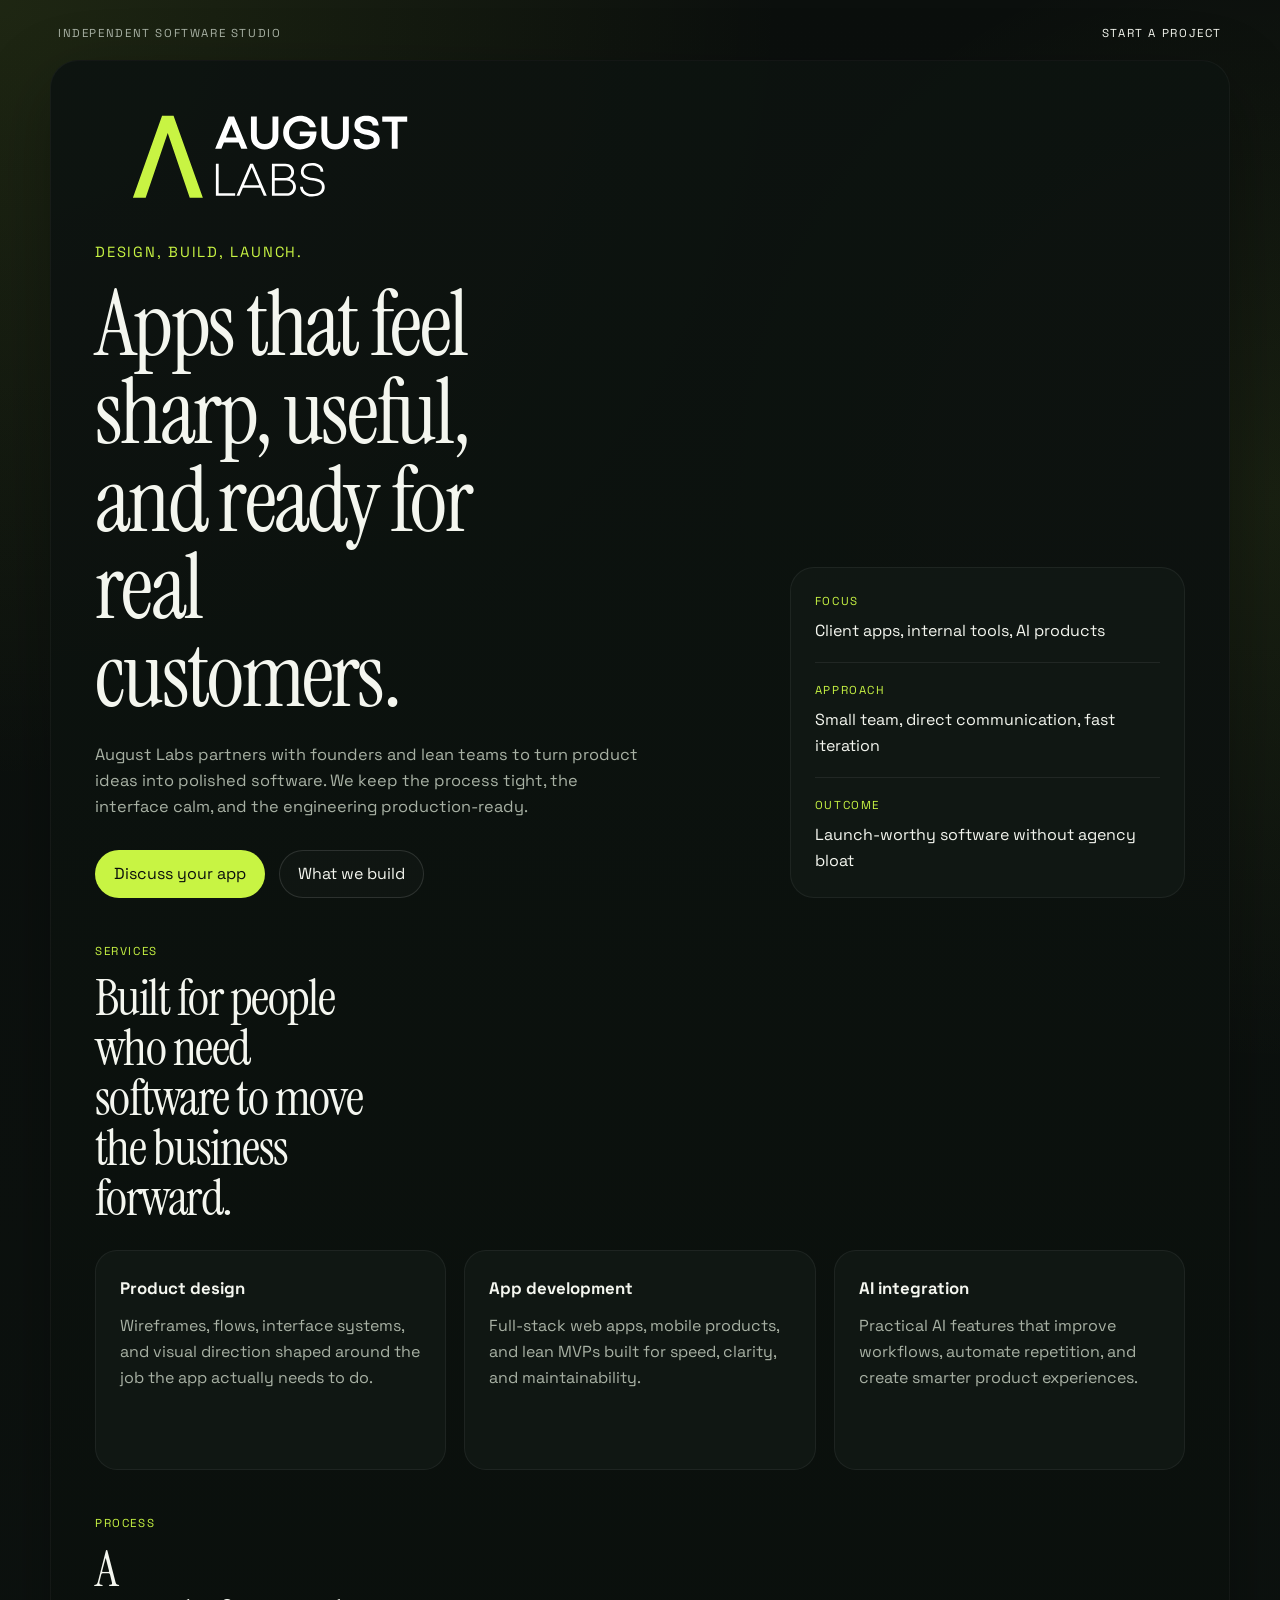
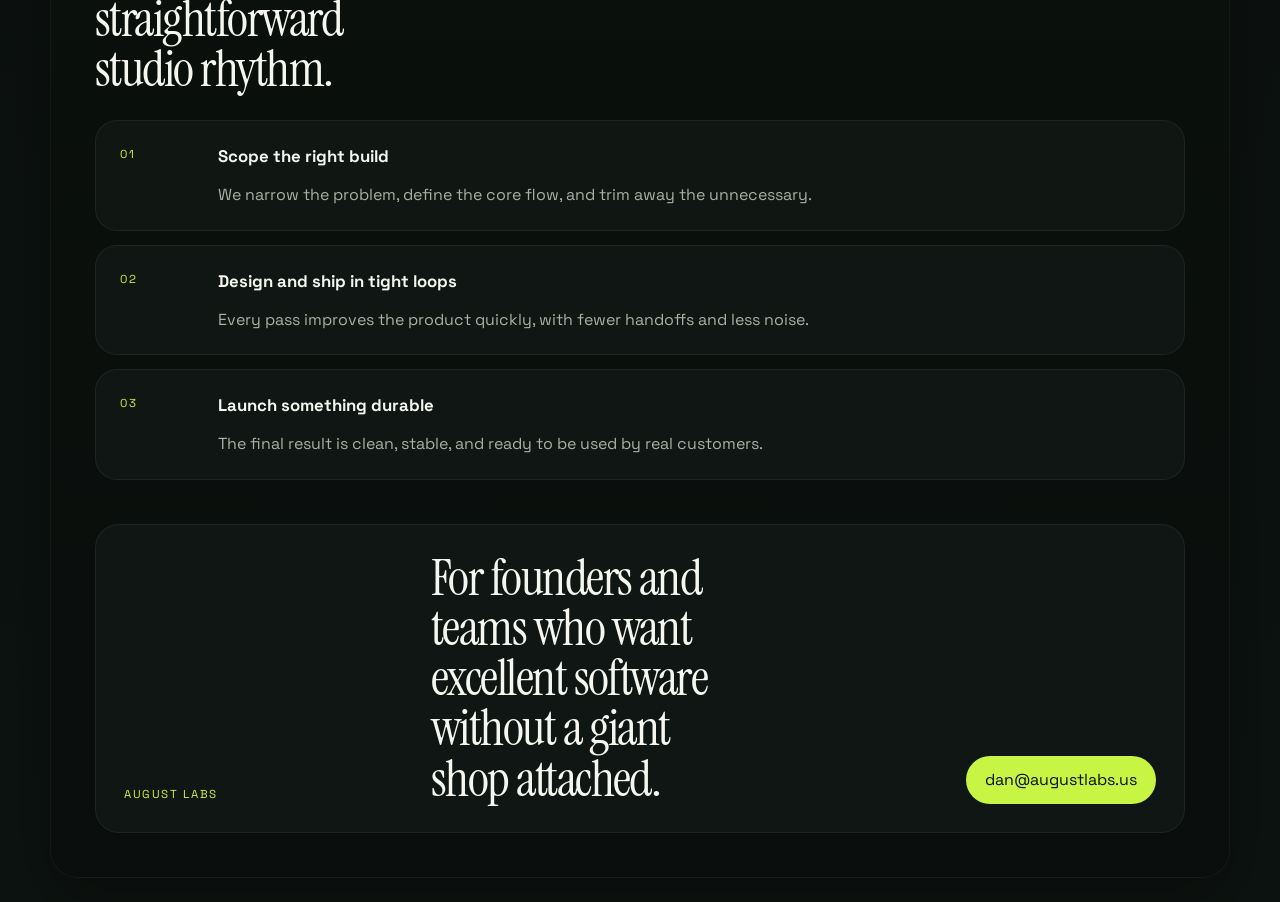
==== index.html @ 62618be5 "Refresh studio landing page" ====
<!DOCTYPE html>
<html lang="en">
<head>
  <meta charset="UTF-8" />
  <meta name="viewport" content="width=device-width, initial-scale=1.0" />
  <title>August Labs | Independent Software Studio</title>
  <meta
    name="description"
    content="August Labs is an independent software studio designing and building focused apps for founders, teams, and modern businesses."
  />
  <link rel="preconnect" href="https://fonts.googleapis.com" />
  <link rel="preconnect" href="https://fonts.gstatic.com" crossorigin />
  <link
    href="https://fonts.googleapis.com/css2?family=Instrument+Serif:ital@0;1&family=Space+Grotesk:wght@400;500;700&display=swap"
    rel="stylesheet"
  />
  <link rel="stylesheet" href="styles.css" />
</head>
<body>
  <div class="page-shell">
    <header class="site-header">
      <div class="eyebrow">Independent software studio</div>
      <a class="nav-link" href="mailto:dan@augustlabs.us">Start a project</a>
    </header>

    <main class="layout">
      <section class="hero">
        <div class="hero-copy">
          <img
            class="hero-logo"
            src="assets/AugustLabs_logo_tx.svg"
            alt="August Labs"
          />
          <p class="hero-kicker">Design, build, launch.</p>
          <h1>Apps that feel sharp, useful, and ready for real customers.</h1>
          <p class="hero-text">
            August Labs partners with founders and lean teams to turn product ideas
            into polished software. We keep the process tight, the interface calm,
            and the engineering production-ready.
          </p>
          <div class="hero-actions">
            <a class="button button-primary" href="mailto:dan@augustlabs.us">Discuss your app</a>
            <a class="button button-secondary" href="#services">What we build</a>
          </div>
        </div>

        <aside class="hero-panel">
          <div class="panel-line">
            <span class="panel-label">Focus</span>
            <span>Client apps, internal tools, AI products</span>
          </div>
          <div class="panel-line">
            <span class="panel-label">Approach</span>
            <span>Small team, direct communication, fast iteration</span>
          </div>
          <div class="panel-line">
            <span class="panel-label">Outcome</span>
            <span>Launch-worthy software without agency bloat</span>
          </div>
        </aside>
      </section>

      <section class="section" id="services">
        <div class="section-heading">
          <p class="section-label">Services</p>
          <h2>Built for people who need software to move the business forward.</h2>
        </div>
        <div class="service-grid">
          <article class="service-card">
            <h3>Product design</h3>
            <p>
              Wireframes, flows, interface systems, and visual direction shaped
              around the job the app actually needs to do.
            </p>
          </article>
          <article class="service-card">
            <h3>App development</h3>
            <p>
              Full-stack web apps, mobile products, and lean MVPs built for speed,
              clarity, and maintainability.
            </p>
          </article>
          <article class="service-card">
            <h3>AI integration</h3>
            <p>
              Practical AI features that improve workflows, automate repetition,
              and create smarter product experiences.
            </p>
          </article>
        </div>
      </section>

      <section class="section process-section">
        <div class="section-heading">
          <p class="section-label">Process</p>
          <h2>A straightforward studio rhythm.</h2>
        </div>
        <div class="process-list">
          <article class="process-item">
            <span class="process-step">01</span>
            <div>
              <h3>Scope the right build</h3>
              <p>We narrow the problem, define the core flow, and trim away the unnecessary.</p>
            </div>
          </article>
          <article class="process-item">
            <span class="process-step">02</span>
            <div>
              <h3>Design and ship in tight loops</h3>
              <p>Every pass improves the product quickly, with fewer handoffs and less noise.</p>
            </div>
          </article>
          <article class="process-item">
            <span class="process-step">03</span>
            <div>
              <h3>Launch something durable</h3>
              <p>The final result is clean, stable, and ready to be used by real customers.</p>
            </div>
          </article>
        </div>
      </section>

      <section class="section closing">
        <p class="closing-label">August Labs</p>
        <h2>For founders and teams who want excellent software without a giant shop attached.</h2>
        <a class="button button-primary" href="mailto:dan@augustlabs.us">dan@augustlabs.us</a>
      </section>
    </main>
  </div>
</body>
</html>
---- styles.css ----
*, *::before, *::after {
  box-sizing: border-box;
  margin: 0;
  padding: 0;
}

:root {
  --bg: #0b0f0d;
  --bg-soft: #111714;
  --panel: rgba(18, 25, 21, 0.88);
  --line: rgba(200, 244, 67, 0.16);
  --line-strong: rgba(200, 244, 67, 0.3);
  --text: #f4f6ef;
  --muted: #a8b1a4;
  --accent: #c8f443;
  --accent-deep: #95b82c;
  --shadow: 0 22px 70px rgba(0, 0, 0, 0.28);
}

html {
  scroll-behavior: smooth;
}

body {
  min-height: 100vh;
  font-family: "Space Grotesk", sans-serif;
  background:
    radial-gradient(circle at top left, rgba(200, 244, 67, 0.1), transparent 28%),
    radial-gradient(circle at right 20%, rgba(200, 244, 67, 0.07), transparent 24%),
    linear-gradient(180deg, #0b0f0d 0%, #0d1310 100%);
  color: var(--text);
  line-height: 1.6;
}

a {
  color: inherit;
  text-decoration: none;
}

img {
  display: block;
  max-width: 100%;
}

.page-shell {
  padding: 24px;
}

.layout {
  max-width: 1180px;
  margin: 0 auto;
  border: 1px solid rgba(255, 255, 255, 0.04);
  border-radius: 28px;
  background: linear-gradient(180deg, rgba(13, 19, 16, 0.94), rgba(10, 14, 12, 0.94));
  box-shadow: var(--shadow);
  overflow: hidden;
}

.site-header {
  max-width: 1180px;
  margin: 0 auto 18px;
  padding: 0 8px;
  display: flex;
  align-items: center;
  justify-content: space-between;
  gap: 16px;
  color: var(--muted);
}

.eyebrow,
.nav-link,
.section-label,
.closing-label,
.panel-label,
.process-step {
  text-transform: uppercase;
  letter-spacing: 0.14em;
  font-size: 0.72rem;
}

.nav-link {
  color: var(--text);
}

.hero {
  display: grid;
  grid-template-columns: minmax(0, 1.25fr) minmax(300px, 0.75fr);
  gap: 36px;
  padding: 44px;
  align-items: end;
}

.hero-copy {
  max-width: 700px;
}

.hero-logo {
  width: min(360px, 72%);
  margin-bottom: 28px;
}

.hero-kicker {
  color: var(--accent);
  margin-bottom: 16px;
  font-size: 0.92rem;
  letter-spacing: 0.12em;
  text-transform: uppercase;
}

.hero h1,
.section-heading h2,
.closing h2 {
  font-family: "Instrument Serif", serif;
  font-weight: 400;
  letter-spacing: -0.03em;
  line-height: 0.98;
}

.hero h1 {
  font-size: clamp(3.1rem, 7vw, 6.3rem);
  max-width: 10ch;
}

.hero-text {
  max-width: 560px;
  margin-top: 22px;
  color: var(--muted);
  font-size: 1.02rem;
}

.hero-actions {
  display: flex;
  flex-wrap: wrap;
  gap: 14px;
  margin-top: 30px;
}

.button {
  display: inline-flex;
  align-items: center;
  justify-content: center;
  min-height: 48px;
  padding: 0 18px;
  border-radius: 999px;
  border: 1px solid transparent;
  transition: transform 0.2s ease, border-color 0.2s ease, background 0.2s ease;
}

.button:hover {
  transform: translateY(-1px);
}

.button-primary {
  background: var(--accent);
  color: #0b0f0d;
}

.button-primary:hover {
  background: #d5fb5f;
}

.button-secondary {
  border-color: rgba(255, 255, 255, 0.12);
  color: var(--text);
  background: rgba(255, 255, 255, 0.02);
}

.button-secondary:hover {
  border-color: var(--line-strong);
  background: rgba(200, 244, 67, 0.05);
}

.hero-panel,
.service-card,
.process-item,
.closing {
  border: 1px solid rgba(255, 255, 255, 0.06);
  background: var(--panel);
}

.hero-panel {
  padding: 24px;
  border-radius: 24px;
}

.panel-line + .panel-line {
  margin-top: 18px;
  padding-top: 18px;
  border-top: 1px solid rgba(255, 255, 255, 0.07);
}

.panel-label {
  display: block;
  color: var(--accent);
  margin-bottom: 8px;
}

.section {
  padding: 0 44px 44px;
}

.section-heading {
  display: grid;
  gap: 12px;
  margin-bottom: 26px;
}

.section-label,
.closing-label {
  color: var(--accent);
}

.section-heading h2,
.closing h2 {
  font-size: clamp(2rem, 4vw, 3.35rem);
  max-width: 12ch;
}

.service-grid {
  display: grid;
  grid-template-columns: repeat(3, minmax(0, 1fr));
  gap: 18px;
}

.service-card {
  min-height: 220px;
  padding: 24px;
  border-radius: 22px;
}

.service-card h3,
.process-item h3 {
  font-size: 1.05rem;
  margin-bottom: 12px;
}

.service-card p,
.process-item p {
  color: var(--muted);
}

.process-list {
  display: grid;
  gap: 14px;
}

.process-item {
  display: grid;
  grid-template-columns: 80px minmax(0, 1fr);
  gap: 18px;
  padding: 22px 24px;
  border-radius: 22px;
  align-items: start;
}

.process-step {
  color: var(--accent);
  padding-top: 2px;
}

.closing {
  margin: 0 44px 44px;
  padding: 28px;
  border-radius: 24px;
  display: flex;
  align-items: end;
  justify-content: space-between;
  gap: 24px;
}

.closing h2 {
  max-width: 14ch;
}

@media (max-width: 960px) {
  .hero,
  .service-grid,
  .closing {
    grid-template-columns: 1fr;
  }

  .hero {
    align-items: start;
  }

  .closing {
    display: grid;
  }
}

@media (max-width: 720px) {
  .page-shell {
    padding: 14px;
  }

  .site-header {
    padding: 0 2px;
    margin-bottom: 14px;
    flex-direction: column;
    align-items: flex-start;
  }

  .hero,
  .section {
    padding-left: 22px;
    padding-right: 22px;
  }

  .hero {
    padding-top: 28px;
  }

  .hero-logo {
    width: min(300px, 82%);
    margin-bottom: 22px;
  }

  .hero h1 {
    max-width: 11ch;
    font-size: clamp(2.6rem, 12vw, 4.25rem);
  }

  .process-item {
    grid-template-columns: 1fr;
    gap: 8px;
  }

  .closing {
    margin: 0 22px 22px;
    padding: 22px;
  }
}
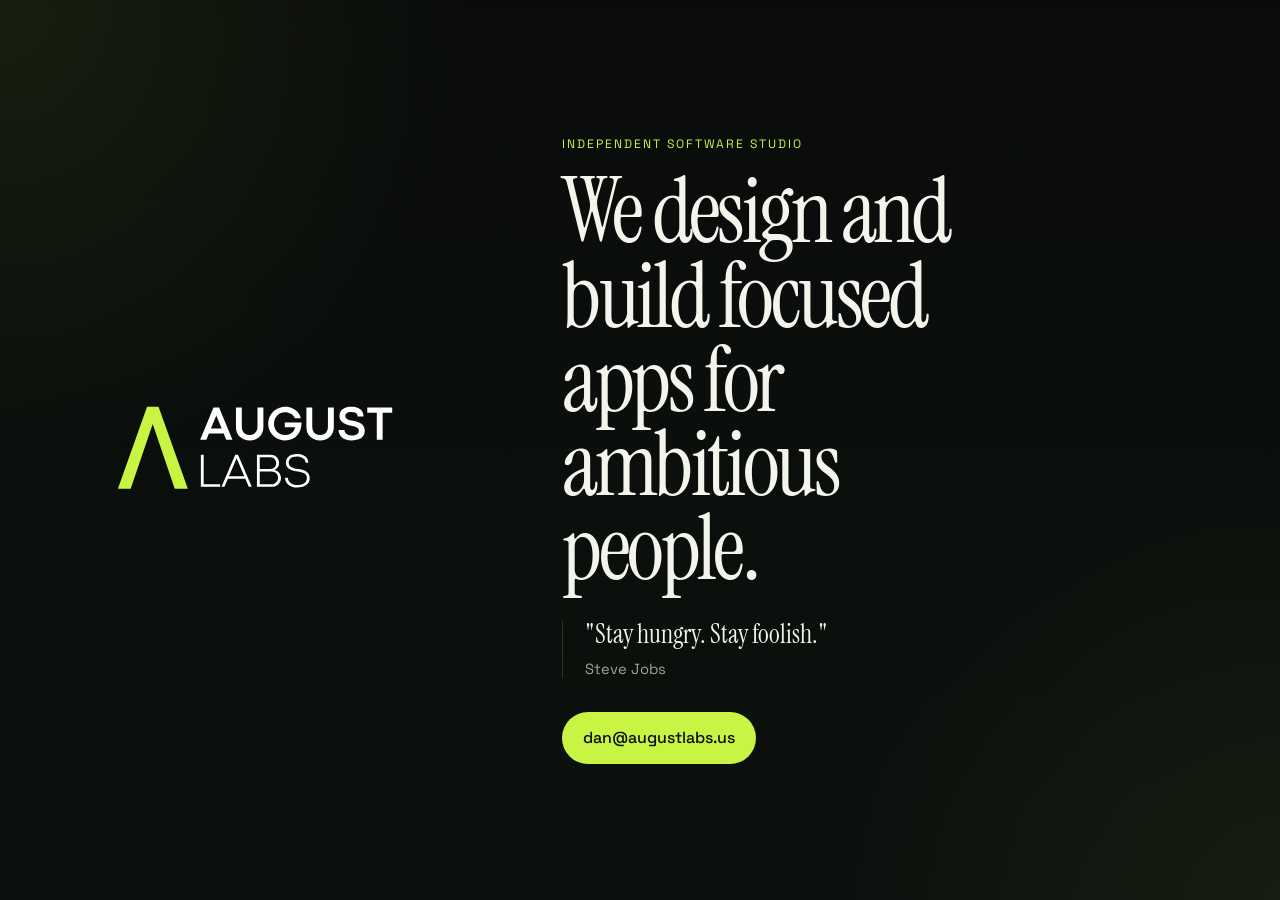
==== commit e348ca11: "Simplify landing page" ====
--- a/index.html
+++ b/index.html
@@ -6,7 +6,7 @@
   <title>August Labs | Independent Software Studio</title>
   <meta
     name="description"
-    content="August Labs is an independent software studio designing and building focused apps for founders, teams, and modern businesses."
+    content="August Labs is an independent software studio designing and building focused apps for founders and modern businesses."
   />
   <link rel="preconnect" href="https://fonts.googleapis.com" />
   <link rel="preconnect" href="https://fonts.gstatic.com" crossorigin />
@@ -17,115 +17,22 @@
   <link rel="stylesheet" href="styles.css" />
 </head>
 <body>
-  <div class="page-shell">
-    <header class="site-header">
-      <div class="eyebrow">Independent software studio</div>
-      <a class="nav-link" href="mailto:dan@augustlabs.us">Start a project</a>
-    </header>
+  <main class="hero">
+    <img
+      class="logo"
+      src="assets/AugustLabs_logo_tx.svg"
+      alt="August Labs"
+    />
 
-    <main class="layout">
-      <section class="hero">
-        <div class="hero-copy">
-          <img
-            class="hero-logo"
-            src="assets/AugustLabs_logo_tx.svg"
-            alt="August Labs"
-          />
-          <p class="hero-kicker">Design, build, launch.</p>
-          <h1>Apps that feel sharp, useful, and ready for real customers.</h1>
-          <p class="hero-text">
-            August Labs partners with founders and lean teams to turn product ideas
-            into polished software. We keep the process tight, the interface calm,
-            and the engineering production-ready.
-          </p>
-          <div class="hero-actions">
-            <a class="button button-primary" href="mailto:dan@augustlabs.us">Discuss your app</a>
-            <a class="button button-secondary" href="#services">What we build</a>
-          </div>
-        </div>
-
-        <aside class="hero-panel">
-          <div class="panel-line">
-            <span class="panel-label">Focus</span>
-            <span>Client apps, internal tools, AI products</span>
-          </div>
-          <div class="panel-line">
-            <span class="panel-label">Approach</span>
-            <span>Small team, direct communication, fast iteration</span>
-          </div>
-          <div class="panel-line">
-            <span class="panel-label">Outcome</span>
-            <span>Launch-worthy software without agency bloat</span>
-          </div>
-        </aside>
-      </section>
-
-      <section class="section" id="services">
-        <div class="section-heading">
-          <p class="section-label">Services</p>
-          <h2>Built for people who need software to move the business forward.</h2>
-        </div>
-        <div class="service-grid">
-          <article class="service-card">
-            <h3>Product design</h3>
-            <p>
-              Wireframes, flows, interface systems, and visual direction shaped
-              around the job the app actually needs to do.
-            </p>
-          </article>
-          <article class="service-card">
-            <h3>App development</h3>
-            <p>
-              Full-stack web apps, mobile products, and lean MVPs built for speed,
-              clarity, and maintainability.
-            </p>
-          </article>
-          <article class="service-card">
-            <h3>AI integration</h3>
-            <p>
-              Practical AI features that improve workflows, automate repetition,
-              and create smarter product experiences.
-            </p>
-          </article>
-        </div>
-      </section>
-
-      <section class="section process-section">
-        <div class="section-heading">
-          <p class="section-label">Process</p>
-          <h2>A straightforward studio rhythm.</h2>
-        </div>
-        <div class="process-list">
-          <article class="process-item">
-            <span class="process-step">01</span>
-            <div>
-              <h3>Scope the right build</h3>
-              <p>We narrow the problem, define the core flow, and trim away the unnecessary.</p>
-            </div>
-          </article>
-          <article class="process-item">
-            <span class="process-step">02</span>
-            <div>
-              <h3>Design and ship in tight loops</h3>
-              <p>Every pass improves the product quickly, with fewer handoffs and less noise.</p>
-            </div>
-          </article>
-          <article class="process-item">
-            <span class="process-step">03</span>
-            <div>
-              <h3>Launch something durable</h3>
-              <p>The final result is clean, stable, and ready to be used by real customers.</p>
-            </div>
-          </article>
-        </div>
-      </section>
-
-      <section class="section closing">
-        <p class="closing-label">August Labs</p>
-        <h2>For founders and teams who want excellent software without a giant shop attached.</h2>
-        <a class="button button-primary" href="mailto:dan@augustlabs.us">dan@augustlabs.us</a>
-      </section>
-    </main>
-  </div>
+    <div class="hero-copy">
+      <p class="eyebrow">Independent software studio</p>
+      <h1>We design and build focused apps for ambitious people.</h1>
+      <blockquote class="quote">
+        <p>"Stay hungry. Stay foolish."</p>
+        <cite>Steve Jobs</cite>
+      </blockquote>
+      <a class="button" href="mailto:dan@augustlabs.us">dan@augustlabs.us</a>
+    </div>
+  </main>
 </body>
 </html>
--- a/styles.css
+++ b/styles.css
@@ -5,16 +5,11 @@
 }
 
 :root {
-  --bg: #0b0f0d;
-  --bg-soft: #111714;
-  --panel: rgba(18, 25, 21, 0.88);
-  --line: rgba(200, 244, 67, 0.16);
-  --line-strong: rgba(200, 244, 67, 0.3);
-  --text: #f4f6ef;
-  --muted: #a8b1a4;
+  --bg: #0a0d0b;
+  --text: #f3f5ed;
+  --muted: #9ca59a;
   --accent: #c8f443;
-  --accent-deep: #95b82c;
-  --shadow: 0 22px 70px rgba(0, 0, 0, 0.28);
+  --line: rgba(200, 244, 67, 0.18);
 }
 
 html {
@@ -24,12 +19,11 @@
 body {
   min-height: 100vh;
   font-family: "Space Grotesk", sans-serif;
+  color: var(--text);
   background:
-    radial-gradient(circle at top left, rgba(200, 244, 67, 0.1), transparent 28%),
-    radial-gradient(circle at right 20%, rgba(200, 244, 67, 0.07), transparent 24%),
-    linear-gradient(180deg, #0b0f0d 0%, #0d1310 100%);
-  color: var(--text);
-  line-height: 1.6;
+    radial-gradient(circle at top left, rgba(200, 244, 67, 0.08), transparent 30%),
+    radial-gradient(circle at bottom right, rgba(200, 244, 67, 0.05), transparent 28%),
+    linear-gradient(180deg, #090c0a 0%, #0d110e 100%);
 }
 
 a {
@@ -42,291 +36,102 @@
   max-width: 100%;
 }
 
-.page-shell {
-  padding: 24px;
+.hero {
+  width: min(1120px, calc(100% - 48px));
+  min-height: 100vh;
+  margin: 0 auto;
+  padding: 72px 0;
+  display: grid;
+  grid-template-columns: minmax(280px, 380px) minmax(0, 1fr);
+  gap: clamp(40px, 8vw, 120px);
+  align-items: center;
 }
 
-.layout {
-  max-width: 1180px;
-  margin: 0 auto;
-  border: 1px solid rgba(255, 255, 255, 0.04);
-  border-radius: 28px;
-  background: linear-gradient(180deg, rgba(13, 19, 16, 0.94), rgba(10, 14, 12, 0.94));
-  box-shadow: var(--shadow);
-  overflow: hidden;
-}
-
-.site-header {
-  max-width: 1180px;
-  margin: 0 auto 18px;
-  padding: 0 8px;
-  display: flex;
-  align-items: center;
-  justify-content: space-between;
-  gap: 16px;
-  color: var(--muted);
-}
-
-.eyebrow,
-.nav-link,
-.section-label,
-.closing-label,
-.panel-label,
-.process-step {
-  text-transform: uppercase;
-  letter-spacing: 0.14em;
-  font-size: 0.72rem;
-}
-
-.nav-link {
-  color: var(--text);
-}
-
-.hero {
-  display: grid;
-  grid-template-columns: minmax(0, 1.25fr) minmax(300px, 0.75fr);
-  gap: 36px;
-  padding: 44px;
-  align-items: end;
+.logo {
+  width: min(100%, 360px);
 }
 
 .hero-copy {
-  max-width: 700px;
+  max-width: 680px;
 }
 
-.hero-logo {
-  width: min(360px, 72%);
-  margin-bottom: 28px;
-}
-
-.hero-kicker {
+.eyebrow {
+  margin-bottom: 18px;
   color: var(--accent);
-  margin-bottom: 16px;
-  font-size: 0.92rem;
-  letter-spacing: 0.12em;
+  font-size: 0.76rem;
+  letter-spacing: 0.16em;
   text-transform: uppercase;
 }
 
-.hero h1,
-.section-heading h2,
-.closing h2 {
+h1 {
   font-family: "Instrument Serif", serif;
+  font-size: clamp(3.4rem, 7vw, 6.8rem);
   font-weight: 400;
-  letter-spacing: -0.03em;
-  line-height: 0.98;
-}
-
-.hero h1 {
-  font-size: clamp(3.1rem, 7vw, 6.3rem);
+  line-height: 0.94;
+  letter-spacing: -0.04em;
   max-width: 10ch;
 }
 
-.hero-text {
-  max-width: 560px;
-  margin-top: 22px;
-  color: var(--muted);
-  font-size: 1.02rem;
+.quote {
+  margin-top: 30px;
+  padding-left: 22px;
+  border-left: 1px solid var(--line);
 }
 
-.hero-actions {
-  display: flex;
-  flex-wrap: wrap;
-  gap: 14px;
-  margin-top: 30px;
+.quote p {
+  font-family: "Instrument Serif", serif;
+  font-size: clamp(1.2rem, 2vw, 1.7rem);
+  line-height: 1.1;
+}
+
+.quote cite {
+  display: block;
+  margin-top: 10px;
+  color: var(--muted);
+  font-style: normal;
+  font-size: 0.92rem;
 }
 
 .button {
   display: inline-flex;
   align-items: center;
   justify-content: center;
-  min-height: 48px;
-  padding: 0 18px;
+  min-height: 52px;
+  margin-top: 34px;
+  padding: 0 20px;
+  border: 1px solid var(--line);
   border-radius: 999px;
-  border: 1px solid transparent;
-  transition: transform 0.2s ease, border-color 0.2s ease, background 0.2s ease;
+  background: var(--accent);
+  color: #0a0d0b;
+  font-weight: 500;
+  transition: transform 0.2s ease, background-color 0.2s ease;
 }
 
 .button:hover {
   transform: translateY(-1px);
+  background: #d4fb5e;
 }
 
-.button-primary {
-  background: var(--accent);
-  color: #0b0f0d;
-}
-
-.button-primary:hover {
-  background: #d5fb5f;
-}
-
-.button-secondary {
-  border-color: rgba(255, 255, 255, 0.12);
-  color: var(--text);
-  background: rgba(255, 255, 255, 0.02);
-}
-
-.button-secondary:hover {
-  border-color: var(--line-strong);
-  background: rgba(200, 244, 67, 0.05);
-}
-
-.hero-panel,
-.service-card,
-.process-item,
-.closing {
-  border: 1px solid rgba(255, 255, 255, 0.06);
-  background: var(--panel);
-}
-
-.hero-panel {
-  padding: 24px;
-  border-radius: 24px;
-}
-
-.panel-line + .panel-line {
-  margin-top: 18px;
-  padding-top: 18px;
-  border-top: 1px solid rgba(255, 255, 255, 0.07);
-}
-
-.panel-label {
-  display: block;
-  color: var(--accent);
-  margin-bottom: 8px;
-}
-
-.section {
-  padding: 0 44px 44px;
-}
-
-.section-heading {
-  display: grid;
-  gap: 12px;
-  margin-bottom: 26px;
-}
-
-.section-label,
-.closing-label {
-  color: var(--accent);
-}
-
-.section-heading h2,
-.closing h2 {
-  font-size: clamp(2rem, 4vw, 3.35rem);
-  max-width: 12ch;
-}
-
-.service-grid {
-  display: grid;
-  grid-template-columns: repeat(3, minmax(0, 1fr));
-  gap: 18px;
-}
-
-.service-card {
-  min-height: 220px;
-  padding: 24px;
-  border-radius: 22px;
-}
-
-.service-card h3,
-.process-item h3 {
-  font-size: 1.05rem;
-  margin-bottom: 12px;
-}
-
-.service-card p,
-.process-item p {
-  color: var(--muted);
-}
-
-.process-list {
-  display: grid;
-  gap: 14px;
-}
-
-.process-item {
-  display: grid;
-  grid-template-columns: 80px minmax(0, 1fr);
-  gap: 18px;
-  padding: 22px 24px;
-  border-radius: 22px;
-  align-items: start;
-}
-
-.process-step {
-  color: var(--accent);
-  padding-top: 2px;
-}
-
-.closing {
-  margin: 0 44px 44px;
-  padding: 28px;
-  border-radius: 24px;
-  display: flex;
-  align-items: end;
-  justify-content: space-between;
-  gap: 24px;
-}
-
-.closing h2 {
-  max-width: 14ch;
-}
-
-@media (max-width: 960px) {
-  .hero,
-  .service-grid,
-  .closing {
+@media (max-width: 860px) {
+  .hero {
+    width: min(100% - 32px, 1120px);
+    padding: 40px 0 48px;
     grid-template-columns: 1fr;
-  }
-
-  .hero {
+    gap: 32px;
     align-items: start;
   }
 
-  .closing {
-    display: grid;
+  .logo {
+    width: min(280px, 72vw);
+  }
+
+  h1 {
+    max-width: 11ch;
+    font-size: clamp(2.9rem, 14vw, 4.9rem);
+  }
+
+  .quote {
+    margin-top: 24px;
+    padding-left: 16px;
   }
 }
-
-@media (max-width: 720px) {
-  .page-shell {
-    padding: 14px;
-  }
-
-  .site-header {
-    padding: 0 2px;
-    margin-bottom: 14px;
-    flex-direction: column;
-    align-items: flex-start;
-  }
-
-  .hero,
-  .section {
-    padding-left: 22px;
-    padding-right: 22px;
-  }
-
-  .hero {
-    padding-top: 28px;
-  }
-
-  .hero-logo {
-    width: min(300px, 82%);
-    margin-bottom: 22px;
-  }
-
-  .hero h1 {
-    max-width: 11ch;
-    font-size: clamp(2.6rem, 12vw, 4.25rem);
-  }
-
-  .process-item {
-    grid-template-columns: 1fr;
-    gap: 8px;
-  }
-
-  .closing {
-    margin: 0 22px 22px;
-    padding: 22px;
-  }
-}
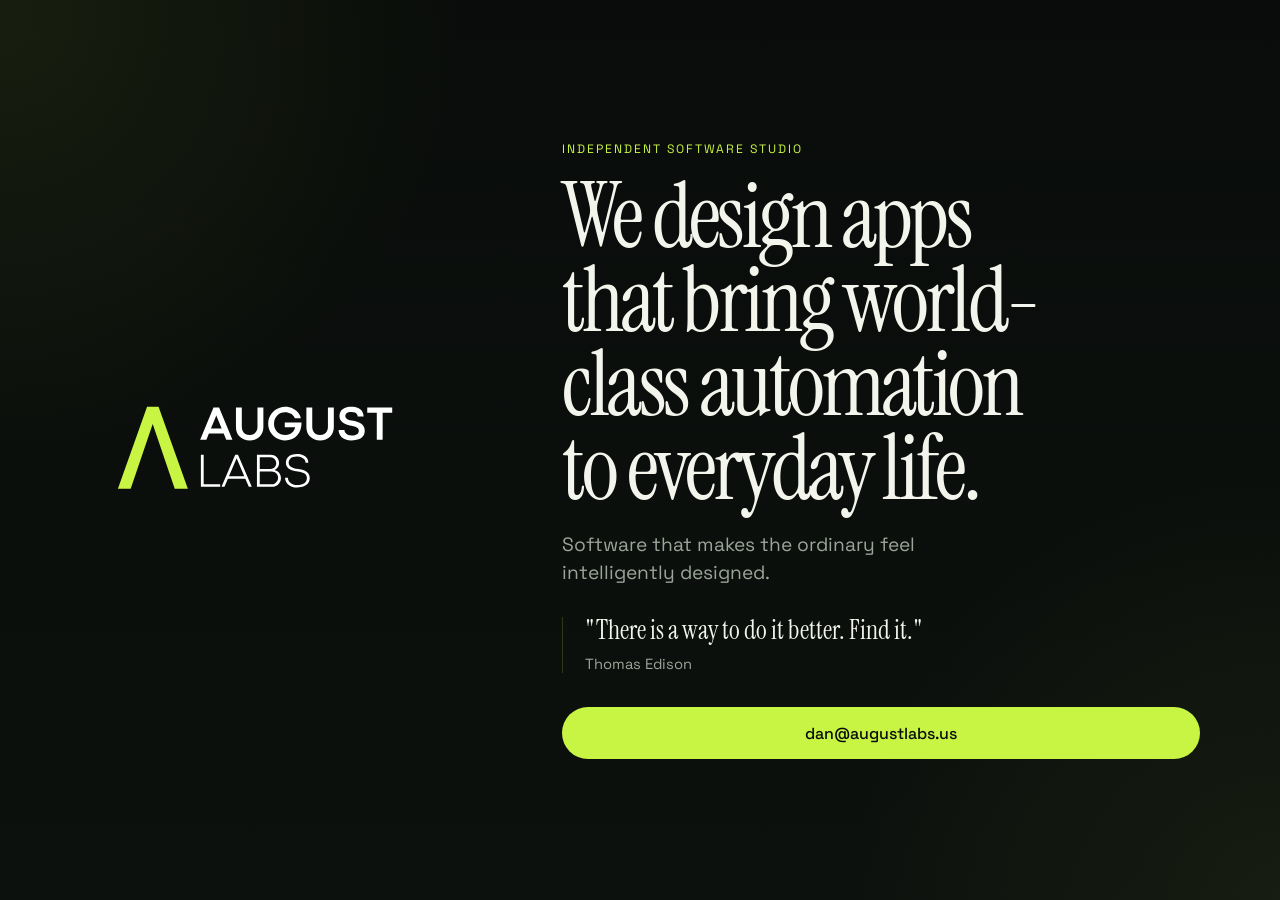
==== commit cef638a2: "Refine landing page copy" ====
--- a/index.html
+++ b/index.html
@@ -26,10 +26,11 @@
 
     <div class="hero-copy">
       <p class="eyebrow">Independent software studio</p>
-      <h1>We design and build focused apps for ambitious people.</h1>
+      <h1>We design apps that bring world-class automation to everyday life.</h1>
+      <p class="subhead">Software that makes the ordinary feel intelligently designed.</p>
       <blockquote class="quote">
-        <p>"Stay hungry. Stay foolish."</p>
-        <cite>Steve Jobs</cite>
+        <p>"There is a way to do it better. Find it."</p>
+        <cite>Thomas Edison</cite>
       </blockquote>
       <a class="button" href="mailto:dan@augustlabs.us">dan@augustlabs.us</a>
     </div>
--- a/styles.css
+++ b/styles.css
@@ -53,6 +53,8 @@
 
 .hero-copy {
   max-width: 680px;
+  display: grid;
+  gap: 0;
 }
 
 .eyebrow {
@@ -69,7 +71,15 @@
   font-weight: 400;
   line-height: 0.94;
   letter-spacing: -0.04em;
-  max-width: 10ch;
+  max-width: 12ch;
+}
+
+.subhead {
+  max-width: 34ch;
+  margin-top: 20px;
+  color: var(--muted);
+  font-size: clamp(1.02rem, 1.7vw, 1.2rem);
+  line-height: 1.45;
 }
 
 .quote {
@@ -130,6 +140,10 @@
     font-size: clamp(2.9rem, 14vw, 4.9rem);
   }
 
+  .subhead {
+    margin-top: 18px;
+  }
+
   .quote {
     margin-top: 24px;
     padding-left: 16px;
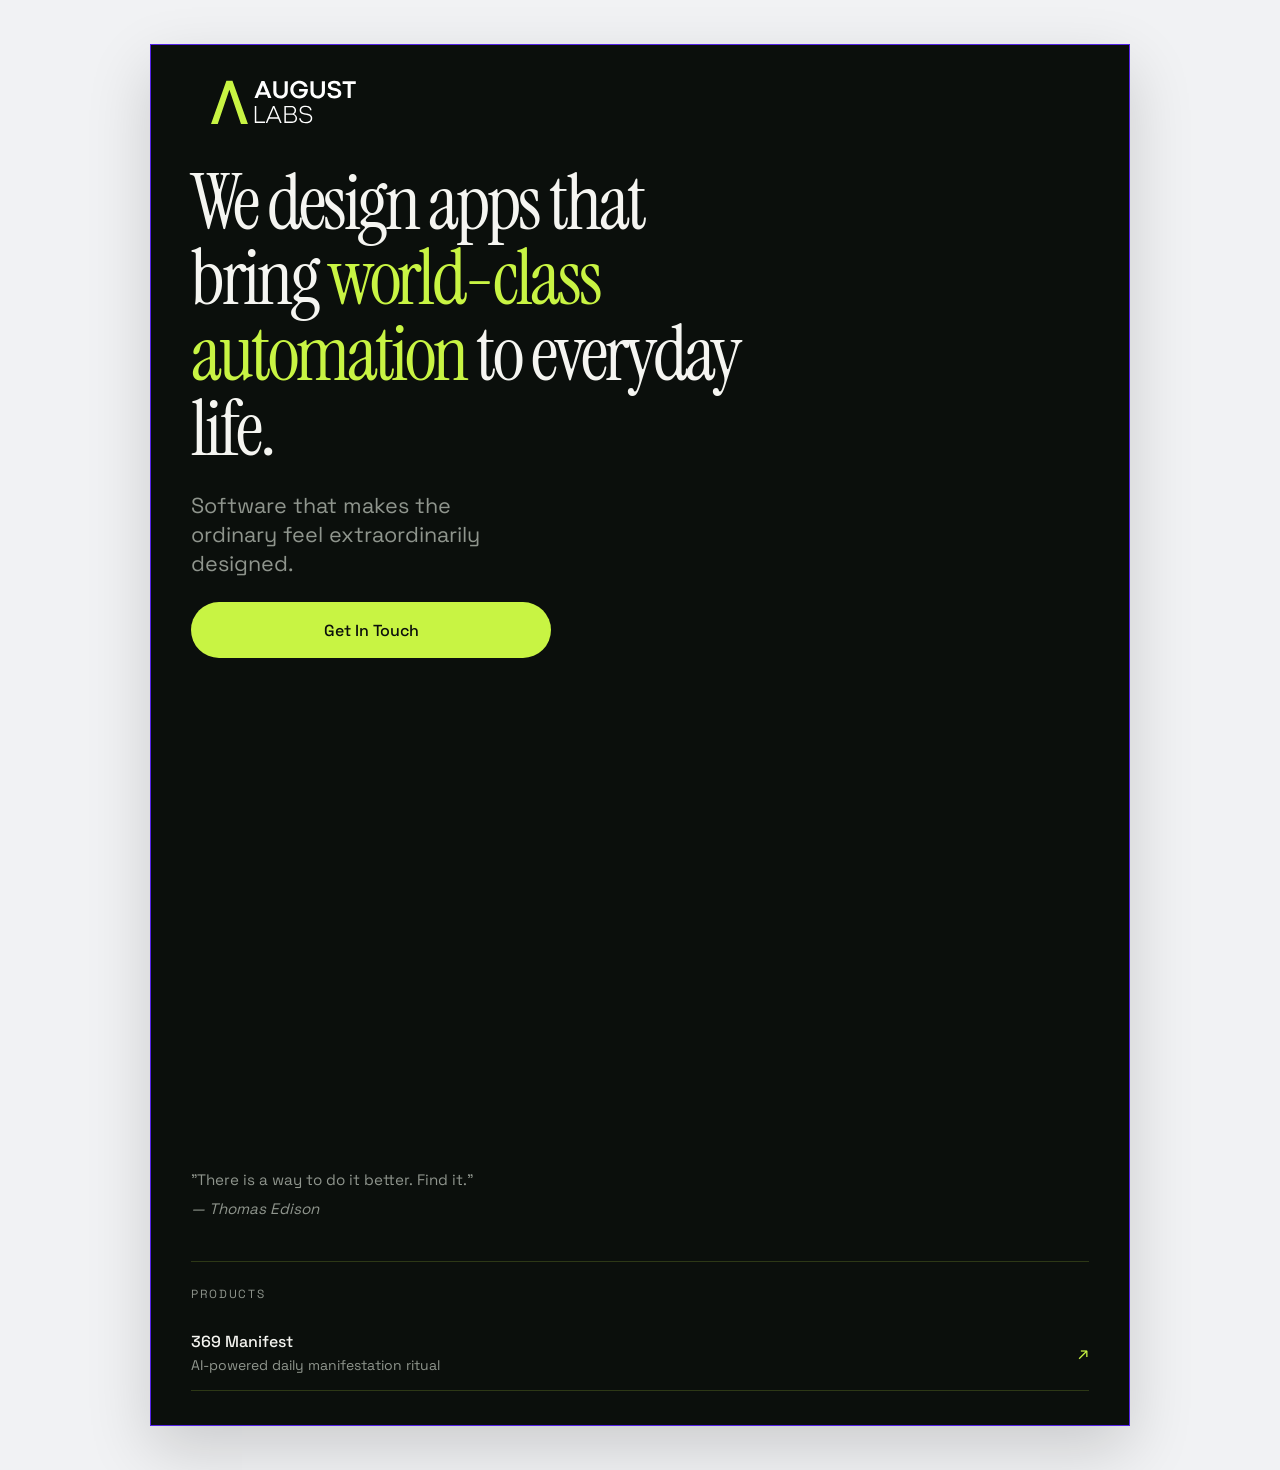
==== commit 3ff75982: "Add hero video, logo, brand colors, products section" ====
--- a/index.html
+++ b/index.html
@@ -6,7 +6,7 @@
   <title>August Labs | Independent Software Studio</title>
   <meta
     name="description"
-    content="August Labs is an independent software studio designing and building focused apps for founders and modern businesses."
+    content="August Labs designs apps that bring world-class automation to everyday life."
   />
   <link rel="preconnect" href="https://fonts.googleapis.com" />
   <link rel="preconnect" href="https://fonts.gstatic.com" crossorigin />
@@ -17,23 +17,46 @@
   <link rel="stylesheet" href="styles.css" />
 </head>
 <body>
-  <main class="hero">
-    <img
-      class="logo"
-      src="assets/AugustLabs_logo_tx.svg"
-      alt="August Labs"
-    />
+  <main class="page">
+    <section class="studio-card">
+      <img
+        class="logo"
+        src="assets/AugustLabs_logo_tx.svg"
+        alt="August Labs"
+      />
 
-    <div class="hero-copy">
-      <p class="eyebrow">Independent software studio</p>
-      <h1>We design apps that bring world-class automation to everyday life.</h1>
-      <p class="subhead">Software that makes the ordinary feel intelligently designed.</p>
+      <div class="copy-block">
+        <h1>
+          We design apps that bring
+          <span>world-class automation</span>
+          to everyday life.
+        </h1>
+        <p class="subhead">
+          Software that makes the ordinary feel extraordinarily designed.
+        </p>
+        <a class="button" href="mailto:dan@augustlabs.us">Get In Touch</a>
+      </div>
+
+      <video class="hero-video" autoplay muted loop playsinline>
+        <source src="assets/AugustLabs_hero.mp4" type="video/mp4" />
+      </video>
+
       <blockquote class="quote">
         <p>"There is a way to do it better. Find it."</p>
-        <cite>Thomas Edison</cite>
+        <cite>— Thomas Edison</cite>
       </blockquote>
-      <a class="button" href="mailto:dan@augustlabs.us">dan@augustlabs.us</a>
-    </div>
+
+      <div class="products">
+        <p class="products-label">Products</p>
+        <a class="product-card" href="https://manifest.augustlabs.us" target="_blank" rel="noopener">
+          <div class="product-info">
+            <span class="product-name">369 Manifest</span>
+            <span class="product-desc">AI-powered daily manifestation ritual</span>
+          </div>
+          <span class="product-arrow">↗</span>
+        </a>
+      </div>
+    </section>
   </main>
 </body>
 </html>
--- a/styles.css
+++ b/styles.css
@@ -5,25 +5,19 @@
 }
 
 :root {
-  --bg: #0a0d0b;
-  --text: #f3f5ed;
-  --muted: #9ca59a;
+  --page: #f1f2f4;
+  --card: #0b0f0c;
+  --text: #f5f5f1;
+  --muted: #8f958d;
   --accent: #c8f443;
   --line: rgba(200, 244, 67, 0.18);
 }
 
-html {
-  scroll-behavior: smooth;
-}
-
 body {
   min-height: 100vh;
+  background: var(--page);
+  color: var(--text);
   font-family: "Space Grotesk", sans-serif;
-  color: var(--text);
-  background:
-    radial-gradient(circle at top left, rgba(200, 244, 67, 0.08), transparent 30%),
-    radial-gradient(circle at bottom right, rgba(200, 244, 67, 0.05), transparent 28%),
-    linear-gradient(180deg, #090c0a 0%, #0d110e 100%);
 }
 
 a {
@@ -36,116 +30,162 @@
   max-width: 100%;
 }
 
-.hero {
-  width: min(1120px, calc(100% - 48px));
+.page {
   min-height: 100vh;
-  margin: 0 auto;
-  padding: 72px 0;
+  padding: 44px 20px;
   display: grid;
-  grid-template-columns: minmax(280px, 380px) minmax(0, 1fr);
-  gap: clamp(40px, 8vw, 120px);
-  align-items: center;
+  place-items: center;
+}
+
+.studio-card {
+  width: min(100%, 980px);
+  padding: 30px 40px 34px;
+  background: var(--card);
+  border: 1px solid rgba(92, 38, 255, 0.9);
+  box-shadow: 0 24px 60px rgba(0, 0, 0, 0.16);
 }
 
 .logo {
-  width: min(100%, 360px);
+  width: 190px;
 }
 
-.hero-copy {
-  max-width: 680px;
-  display: grid;
-  gap: 0;
-}
-
-.eyebrow {
-  margin-bottom: 18px;
-  color: var(--accent);
-  font-size: 0.76rem;
-  letter-spacing: 0.16em;
-  text-transform: uppercase;
+.copy-block {
+  max-width: 560px;
+  margin-top: 34px;
 }
 
 h1 {
   font-family: "Instrument Serif", serif;
-  font-size: clamp(3.4rem, 7vw, 6.8rem);
+  font-size: clamp(3rem, 6vw, 4.8rem);
   font-weight: 400;
-  line-height: 0.94;
+  line-height: 0.98;
   letter-spacing: -0.04em;
-  max-width: 12ch;
+}
+
+h1 span {
+  color: var(--accent);
 }
 
 .subhead {
-  max-width: 34ch;
-  margin-top: 20px;
+  max-width: 24ch;
+  margin-top: 24px;
   color: var(--muted);
-  font-size: clamp(1.02rem, 1.7vw, 1.2rem);
-  line-height: 1.45;
-}
-
-.quote {
-  margin-top: 30px;
-  padding-left: 22px;
-  border-left: 1px solid var(--line);
-}
-
-.quote p {
-  font-family: "Instrument Serif", serif;
-  font-size: clamp(1.2rem, 2vw, 1.7rem);
-  line-height: 1.1;
-}
-
-.quote cite {
-  display: block;
-  margin-top: 10px;
-  color: var(--muted);
-  font-style: normal;
-  font-size: 0.92rem;
+  font-size: clamp(1.1rem, 1.7vw, 1.35rem);
+  line-height: 1.35;
 }
 
 .button {
   display: inline-flex;
   align-items: center;
   justify-content: center;
-  min-height: 52px;
-  margin-top: 34px;
-  padding: 0 20px;
-  border: 1px solid var(--line);
+  width: min(360px, 100%);
+  min-height: 56px;
+  margin-top: 24px;
+  padding: 0 24px;
   border-radius: 999px;
   background: var(--accent);
-  color: #0a0d0b;
+  color: #0b0f0c;
+  font-size: 1rem;
   font-weight: 500;
-  transition: transform 0.2s ease, background-color 0.2s ease;
 }
 
-.button:hover {
-  transform: translateY(-1px);
-  background: #d4fb5e;
+.hero-video {
+  display: block;
+  width: 100%;
+  margin-top: 34px;
+  max-height: 480px;
+  object-fit: cover;
 }
 
-@media (max-width: 860px) {
-  .hero {
-    width: min(100% - 32px, 1120px);
-    padding: 40px 0 48px;
-    grid-template-columns: 1fr;
-    gap: 32px;
-    align-items: start;
+.quote {
+  max-width: 560px;
+  margin-top: 28px;
+  color: var(--muted);
+  font-size: 0.95rem;
+  line-height: 1.5;
+}
+
+.quote cite {
+  display: block;
+  margin-top: 6px;
+}
+
+.products {
+  margin-top: 40px;
+  border-top: 1px solid var(--line);
+  padding-top: 24px;
+}
+
+.products-label {
+  font-size: 0.74rem;
+  letter-spacing: 0.16em;
+  text-transform: uppercase;
+  color: var(--muted);
+  margin-bottom: 14px;
+}
+
+.product-card {
+  display: flex;
+  align-items: center;
+  justify-content: space-between;
+  padding: 16px 0;
+  border-bottom: 1px solid var(--line);
+  transition: opacity 0.15s ease;
+}
+
+.product-card:hover {
+  opacity: 0.7;
+}
+
+.product-info {
+  display: flex;
+  flex-direction: column;
+  gap: 4px;
+}
+
+.product-name {
+  font-size: 1rem;
+  font-weight: 500;
+  color: var(--text);
+}
+
+.product-desc {
+  font-size: 0.875rem;
+  color: var(--muted);
+}
+
+.product-arrow {
+  font-size: 1.1rem;
+  color: var(--accent);
+}
+
+@media (max-width: 720px) {
+  .page {
+    padding: 20px 12px;
+  }
+
+  .studio-card {
+    padding: 22px 18px 24px;
   }
 
   .logo {
-    width: min(280px, 72vw);
+    width: 160px;
+  }
+
+  .copy-block {
+    margin-top: 26px;
   }
 
   h1 {
-    max-width: 11ch;
-    font-size: clamp(2.9rem, 14vw, 4.9rem);
+    font-size: clamp(2.4rem, 12vw, 3.4rem);
   }
 
   .subhead {
     margin-top: 18px;
+    font-size: 1rem;
   }
 
-  .quote {
-    margin-top: 24px;
-    padding-left: 16px;
+  .button {
+    width: 100%;
   }
 }
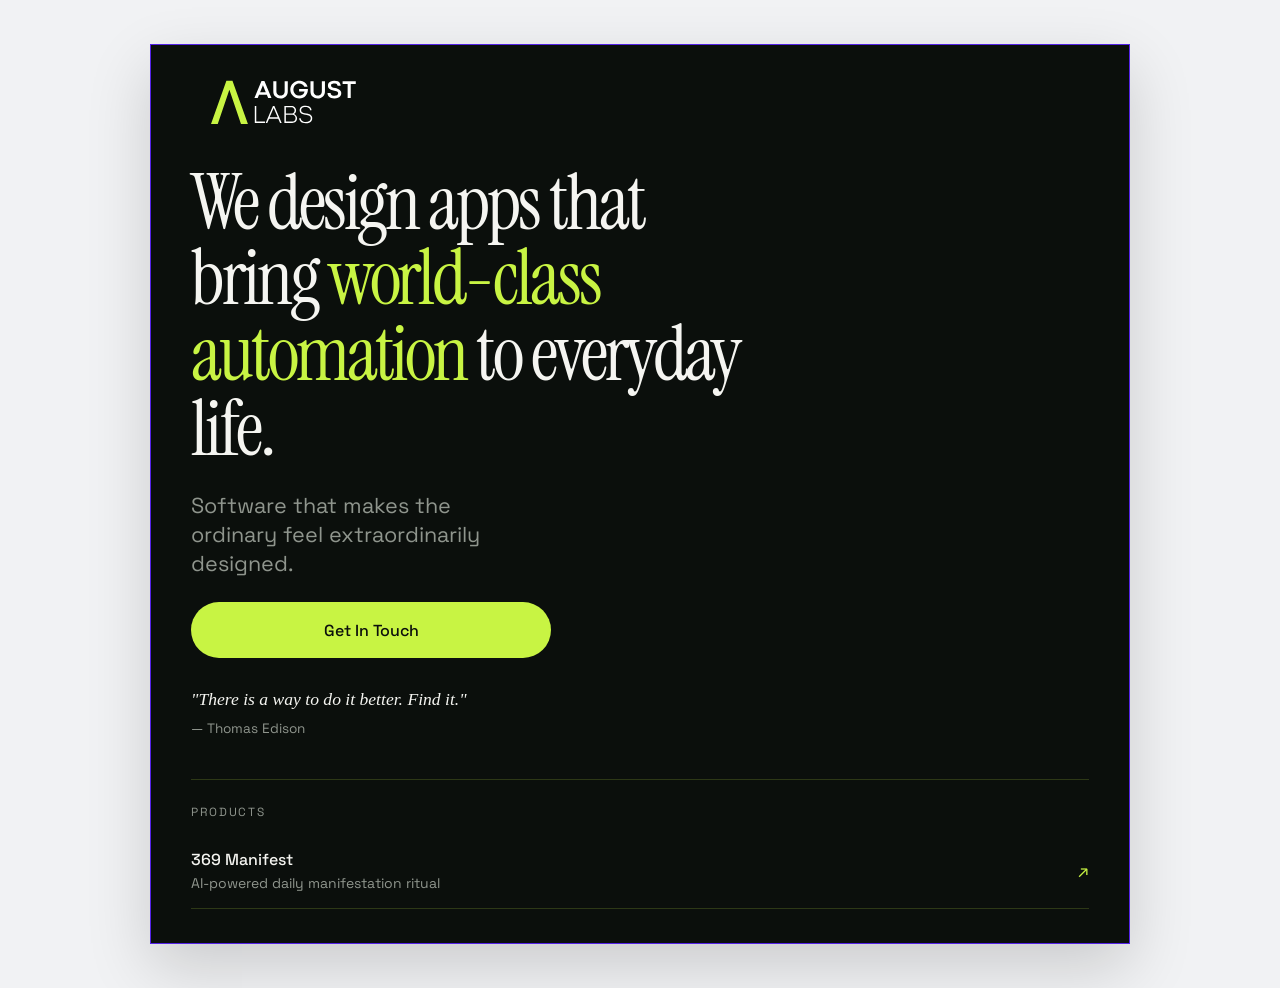
==== commit 38f9ca85: "Remove video, clean up quote styling" ====
--- a/index.html
+++ b/index.html
@@ -37,10 +37,6 @@
         <a class="button" href="mailto:dan@augustlabs.us">Get In Touch</a>
       </div>
 
-      <video class="hero-video" autoplay muted loop playsinline>
-        <source src="assets/AugustLabs_hero.mp4" type="video/mp4" />
-      </video>
-
       <blockquote class="quote">
         <p>"There is a way to do it better. Find it."</p>
         <cite>— Thomas Edison</cite>
--- a/styles.css
+++ b/styles.css
@@ -89,25 +89,24 @@
   font-weight: 500;
 }
 
-.hero-video {
-  display: block;
-  width: 100%;
-  margin-top: 34px;
-  max-height: 480px;
-  object-fit: cover;
-}
 
 .quote {
   max-width: 560px;
   margin-top: 28px;
-  color: var(--muted);
-  font-size: 0.95rem;
+  font-family: "Instrument Serif", serif;
+  font-style: italic;
+  font-size: 1.1rem;
   line-height: 1.5;
+  color: var(--text);
 }
 
 .quote cite {
   display: block;
   margin-top: 6px;
+  font-style: normal;
+  font-family: "Space Grotesk", sans-serif;
+  font-size: 0.85rem;
+  color: var(--muted);
 }
 
 .products {
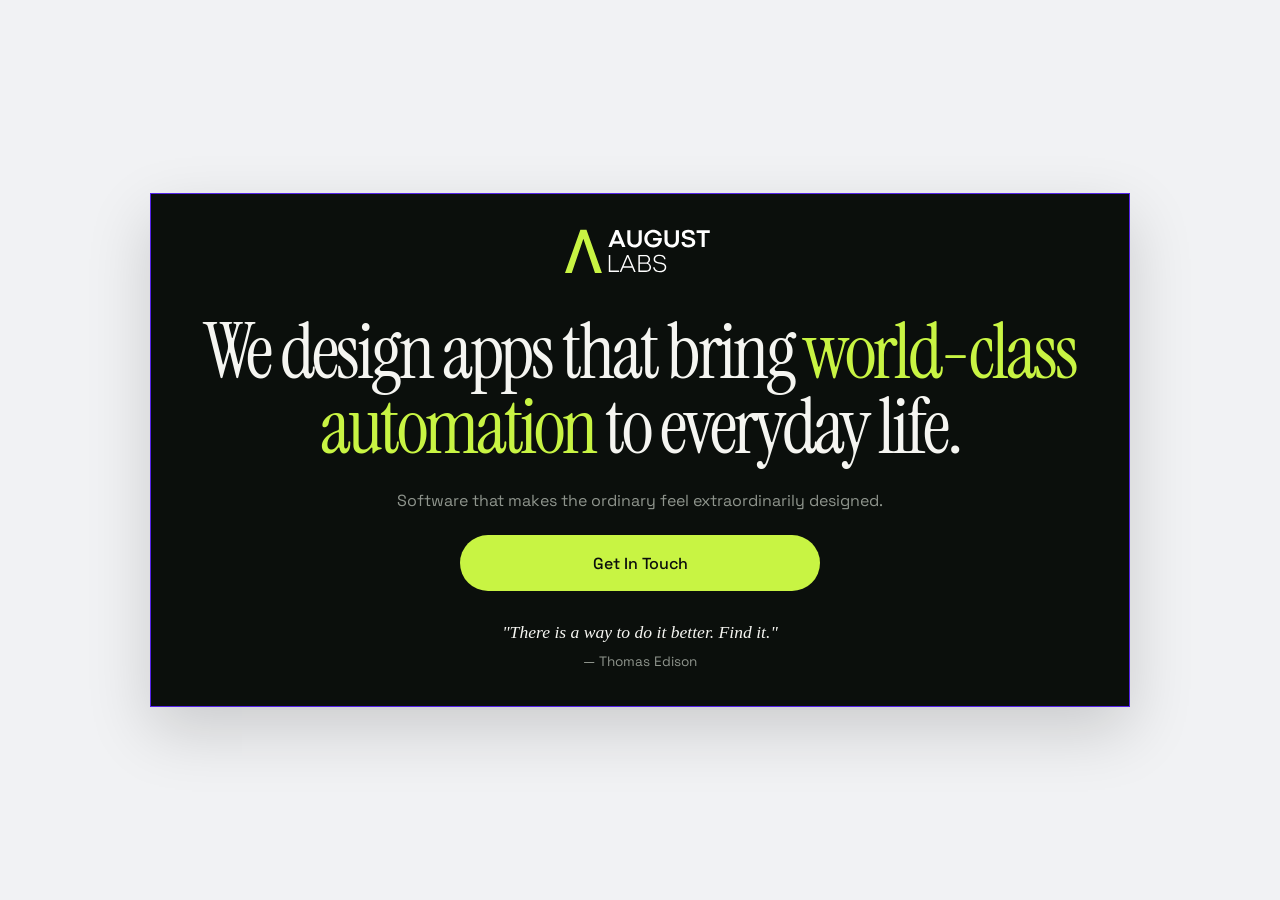
==== commit 72cf5624: "Manual layout adjustments" ====
--- a/index.html
+++ b/index.html
@@ -41,17 +41,6 @@
         <p>"There is a way to do it better. Find it."</p>
         <cite>— Thomas Edison</cite>
       </blockquote>
-
-      <div class="products">
-        <p class="products-label">Products</p>
-        <a class="product-card" href="https://manifest.augustlabs.us" target="_blank" rel="noopener">
-          <div class="product-info">
-            <span class="product-name">369 Manifest</span>
-            <span class="product-desc">AI-powered daily manifestation ritual</span>
-          </div>
-          <span class="product-arrow">↗</span>
-        </a>
-      </div>
     </section>
   </main>
 </body>
--- a/styles.css
+++ b/styles.css
@@ -43,15 +43,21 @@
   background: var(--card);
   border: 1px solid rgba(92, 38, 255, 0.9);
   box-shadow: 0 24px 60px rgba(0, 0, 0, 0.16);
+  display: flex;
+  flex-direction: column;
+  align-items: center;
 }
 
 .logo {
   width: 190px;
+  display: block;
+  margin: 0 auto;
 }
 
 .copy-block {
-  max-width: 560px;
+  max-width: 1000px;
   margin-top: 34px;
+  text-align: center;
 }
 
 h1 {
@@ -67,10 +73,11 @@
 }
 
 .subhead {
-  max-width: 24ch;
+  max-width: 1000px;
   margin-top: 24px;
   color: var(--muted);
-  font-size: clamp(1.1rem, 1.7vw, 1.35rem);
+  font-size: 16px;
+  text-align: center;
   line-height: 1.35;
 }
 
@@ -87,6 +94,8 @@
   color: #0b0f0c;
   font-size: 1rem;
   font-weight: 500;
+  margin-left: auto;
+  margin-right: auto;
 }
 
 
@@ -98,6 +107,7 @@
   font-size: 1.1rem;
   line-height: 1.5;
   color: var(--text);
+  text-align: center;
 }
 
 .quote cite {
@@ -107,55 +117,6 @@
   font-family: "Space Grotesk", sans-serif;
   font-size: 0.85rem;
   color: var(--muted);
-}
-
-.products {
-  margin-top: 40px;
-  border-top: 1px solid var(--line);
-  padding-top: 24px;
-}
-
-.products-label {
-  font-size: 0.74rem;
-  letter-spacing: 0.16em;
-  text-transform: uppercase;
-  color: var(--muted);
-  margin-bottom: 14px;
-}
-
-.product-card {
-  display: flex;
-  align-items: center;
-  justify-content: space-between;
-  padding: 16px 0;
-  border-bottom: 1px solid var(--line);
-  transition: opacity 0.15s ease;
-}
-
-.product-card:hover {
-  opacity: 0.7;
-}
-
-.product-info {
-  display: flex;
-  flex-direction: column;
-  gap: 4px;
-}
-
-.product-name {
-  font-size: 1rem;
-  font-weight: 500;
-  color: var(--text);
-}
-
-.product-desc {
-  font-size: 0.875rem;
-  color: var(--muted);
-}
-
-.product-arrow {
-  font-size: 1.1rem;
-  color: var(--accent);
 }
 
 @media (max-width: 720px) {
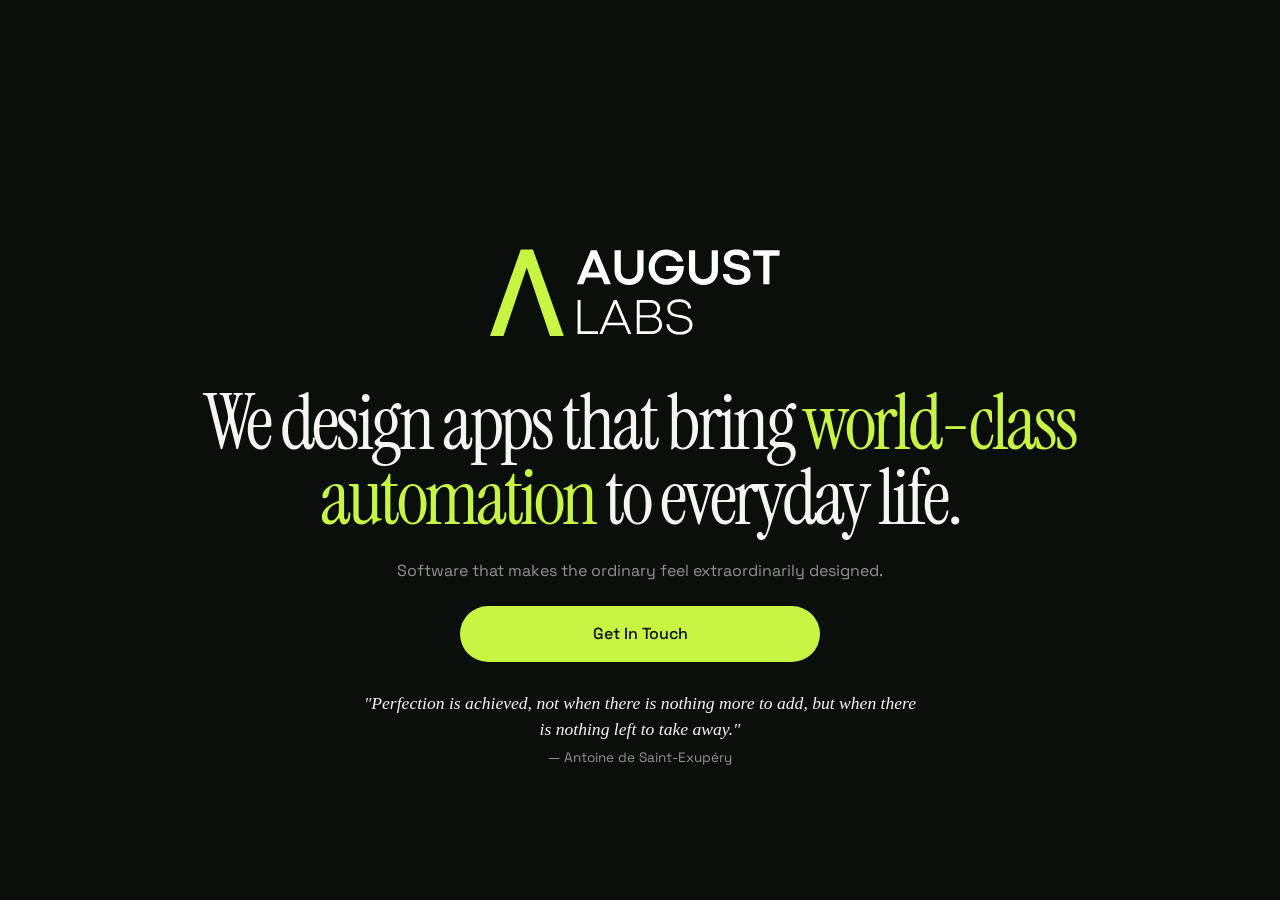
==== commit 5275134b: "Design polish: larger logo, unified background, centered layout, quote swap - Remove card border and" ====
--- a/index.html
+++ b/index.html
@@ -38,8 +38,8 @@
       </div>
 
       <blockquote class="quote">
-        <p>"There is a way to do it better. Find it."</p>
-        <cite>— Thomas Edison</cite>
+        <p>"Perfection is achieved, not when there is nothing more to add, but when there is nothing left to take away."</p>
+        <cite>— Antoine de Saint-Exupéry</cite>
       </blockquote>
     </section>
   </main>
--- a/styles.css
+++ b/styles.css
@@ -15,7 +15,7 @@
 
 body {
   min-height: 100vh;
-  background: var(--page);
+  background: var(--card);
   color: var(--text);
   font-family: "Space Grotesk", sans-serif;
 }
@@ -32,24 +32,22 @@
 
 .page {
   min-height: 100vh;
-  padding: 44px 20px;
+  max-width: 100%;
   display: grid;
   place-items: center;
 }
 
 .studio-card {
-  width: min(100%, 980px);
-  padding: 30px 40px 34px;
-  background: var(--card);
-  border: 1px solid rgba(92, 38, 255, 0.9);
-  box-shadow: 0 24px 60px rgba(0, 0, 0, 0.16);
+  height: 675px;
+  padding: 125px 40px 34px;
+  background: transparent;
   display: flex;
   flex-direction: column;
   align-items: center;
 }
 
 .logo {
-  width: 190px;
+  width: 380px;
   display: block;
   margin: 0 auto;
 }
@@ -96,6 +94,17 @@
   font-weight: 500;
   margin-left: auto;
   margin-right: auto;
+  transition: opacity 0.15s ease, transform 0.15s ease;
+}
+
+.button:hover {
+  opacity: 0.88;
+  transform: translateY(-1px);
+}
+
+.button:active {
+  opacity: 1;
+  transform: translateY(0);
 }
 
 
@@ -129,7 +138,7 @@
   }
 
   .logo {
-    width: 160px;
+    width: 240px;
   }
 
   .copy-block {
